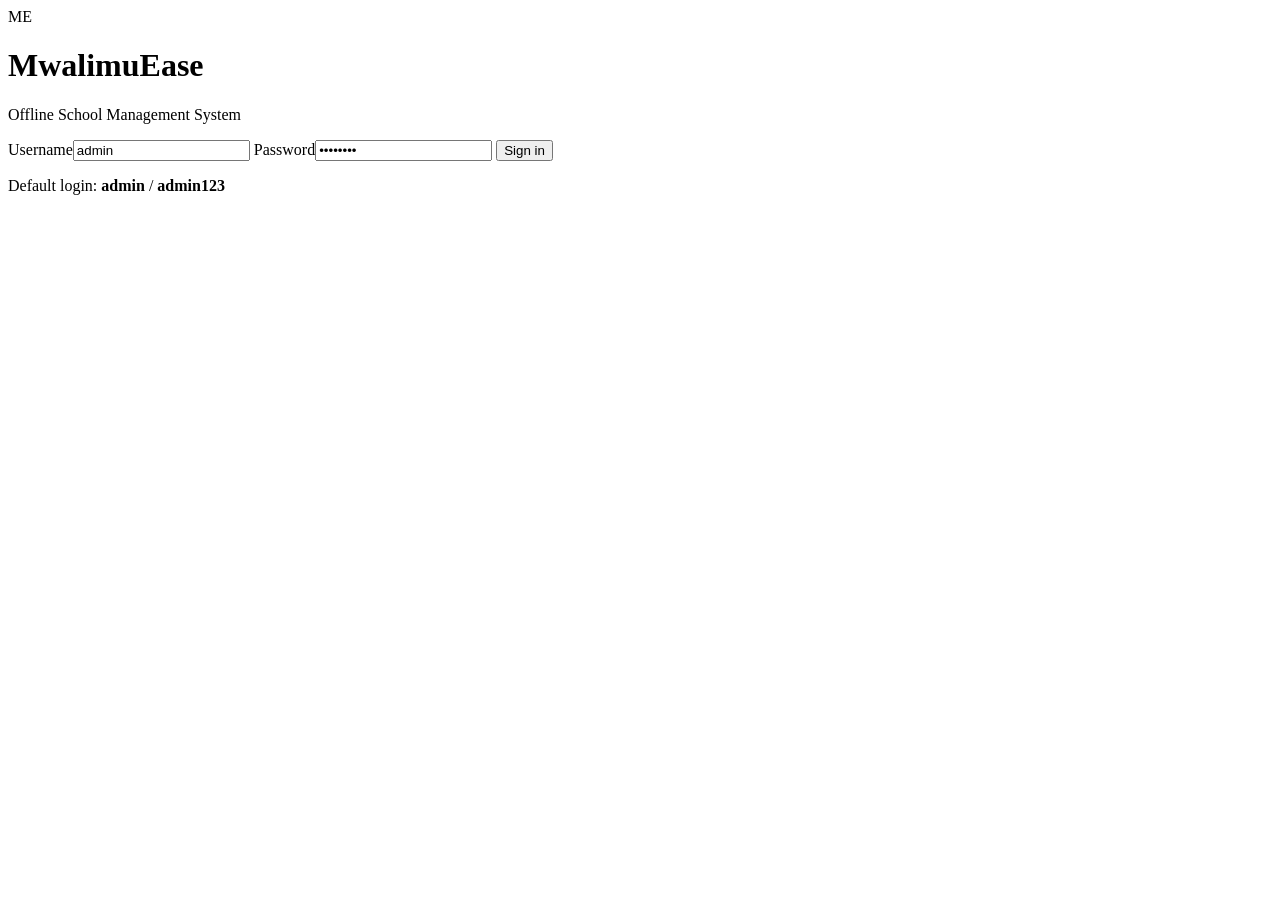
==== index.html @ 8928de28 "Add files via upload" ====
<!DOCTYPE html>
<html lang="en">
<head>
<meta charset="UTF-8">
<meta name="viewport" content="width=device-width,initial-scale=1">
<title>MwalimuEase Offline</title>
<link rel="stylesheet" href="css/style.css">
</head>
<body class="login-body">
<div class="login-card">
  <div class="logo">ME</div>
  <h1>MwalimuEase</h1>
  <p class="muted">Offline School Management System</p>
  <form id="loginForm">
    <label>Username</label><input id="username" value="admin" required>
    <label>Password</label><input id="password" type="password" value="admin123" required>
    <button class="btn primary" type="submit">Sign in</button>
  </form>
  <p class="hint">Default login: <b>admin</b> / <b>admin123</b></p>
</div>
<script src="js/database.js"></script>
<script src="js/app.js"></script>
<script>
document.getElementById('loginForm').addEventListener('submit', e=>{
  e.preventDefault();
  if(document.getElementById('username').value==='admin' && document.getElementById('password').value==='admin123'){
    localStorage.setItem('mw_logged_in','1'); location.href='dashboard.html';
  } else alert('Incorrect username or password.');
});
</script>
</body></html>
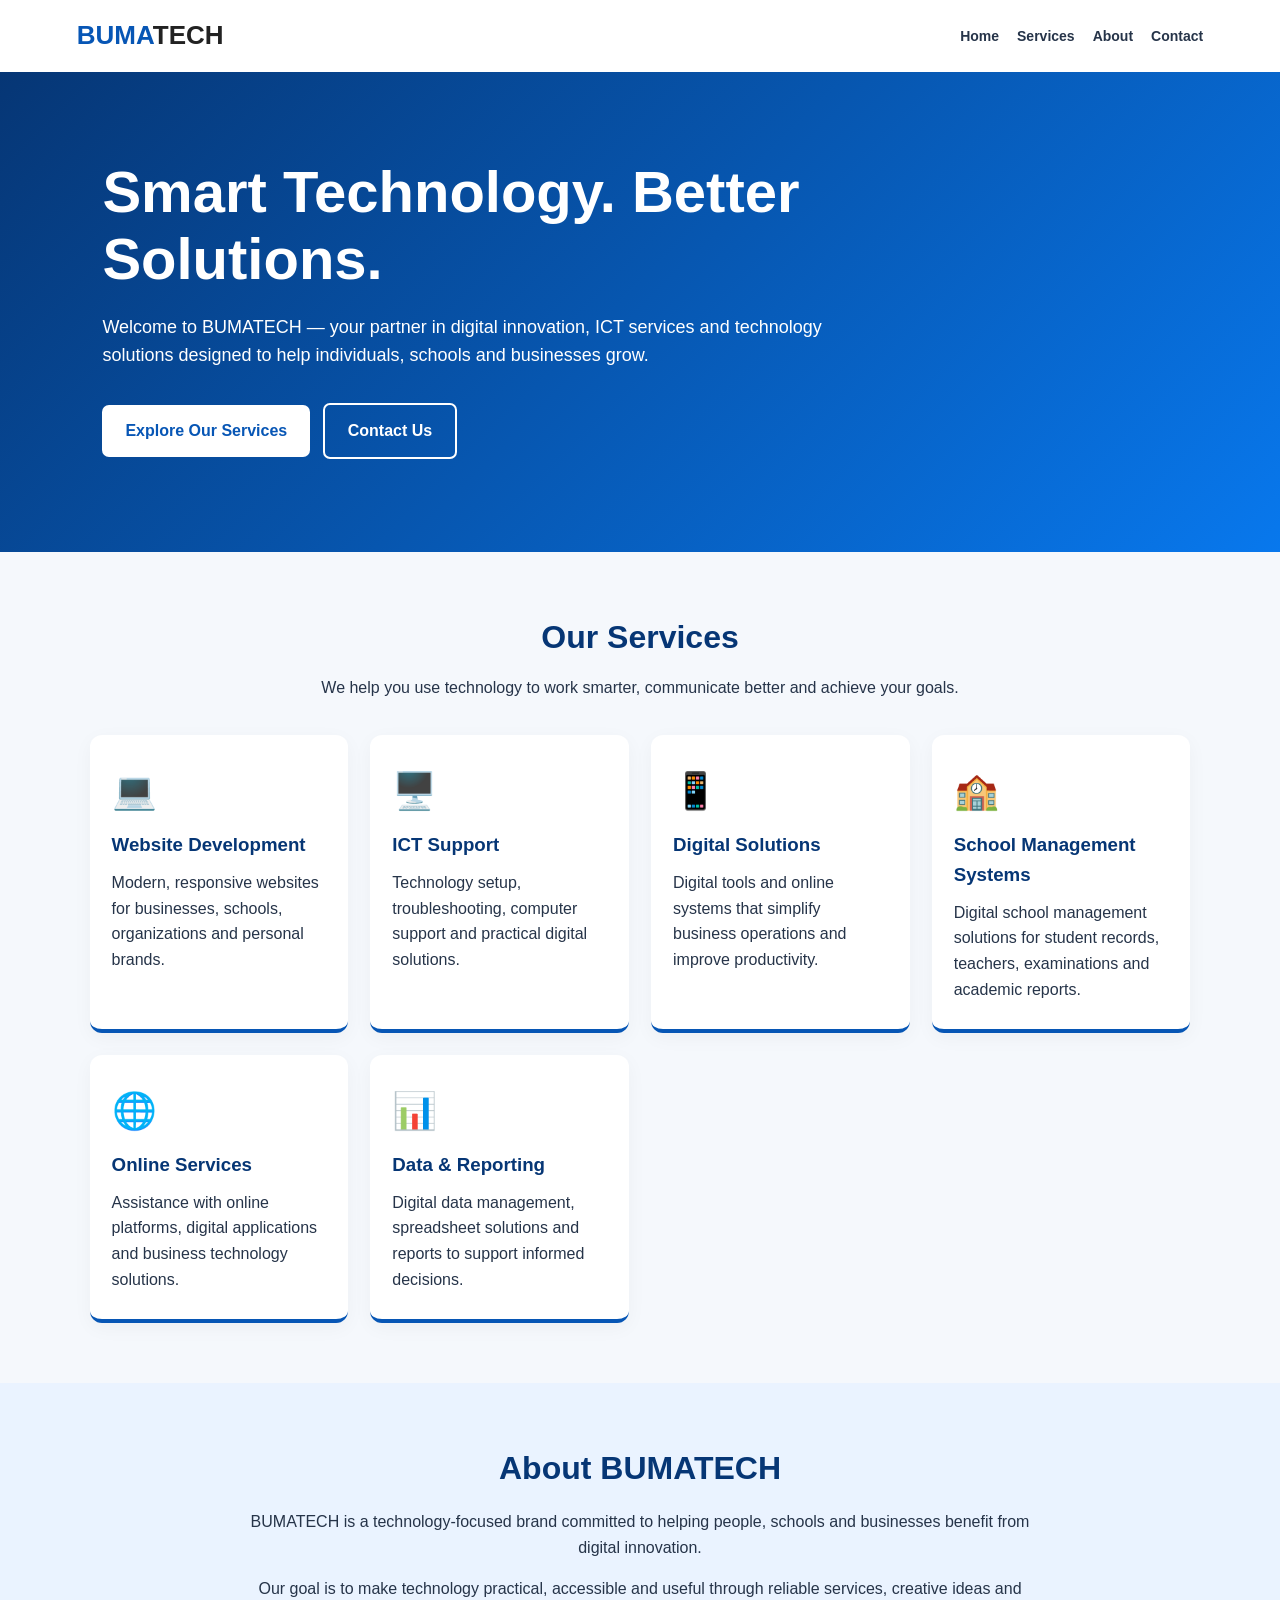
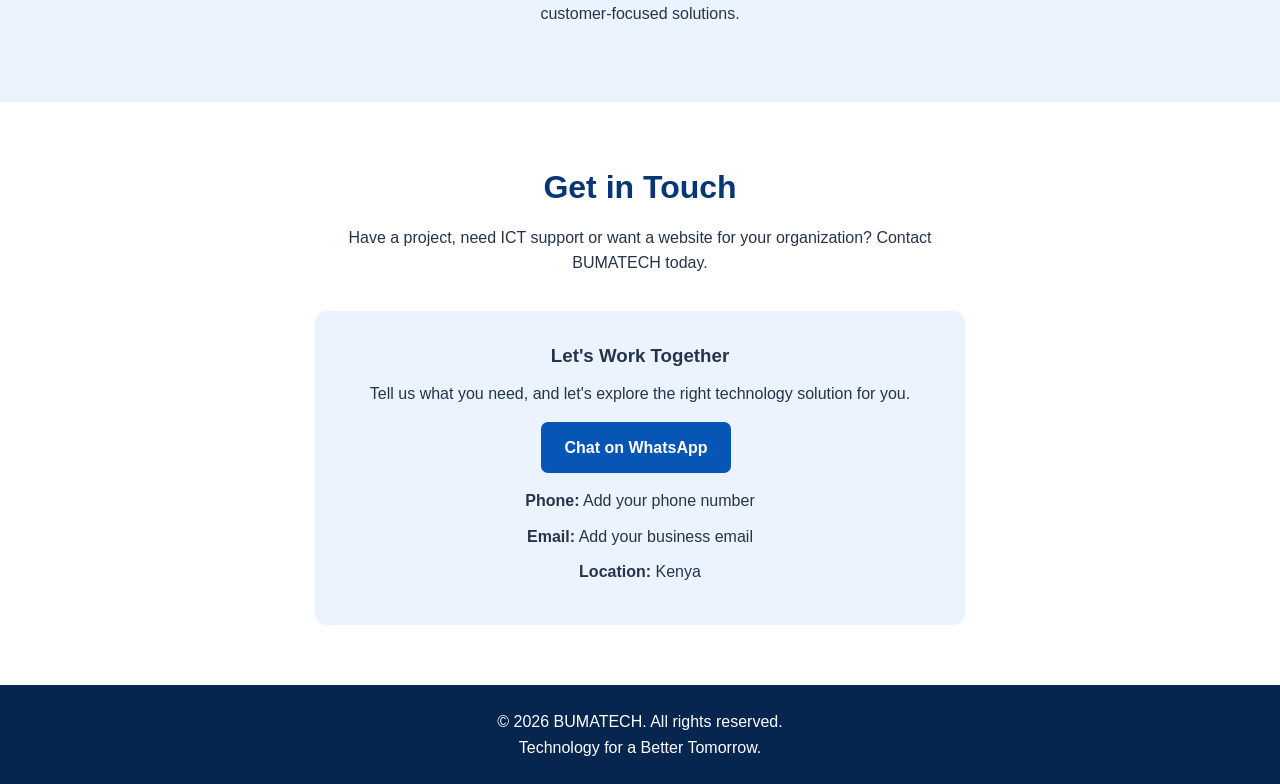
==== commit 03e7f655: "Create index.html" ====
--- a/index.html
+++ b/index.html
@@ -1,31 +1,394 @@
 <!DOCTYPE html>
 <html lang="en">
 <head>
-<meta charset="UTF-8">
-<meta name="viewport" content="width=device-width,initial-scale=1">
-<title>MwalimuEase Offline</title>
-<link rel="stylesheet" href="css/style.css">
+  <meta charset="UTF-8">
+  <meta name="viewport" content="width=device-width, initial-scale=1.0">
+
+  <title>BUMATECH | Technology Solutions</title>
+
+  <meta name="description" content="BUMATECH provides technology solutions, digital services, website development and ICT support.">
+
+  <meta name="theme-color" content="#0756b5">
+
+  <style>
+    * {
+      margin: 0;
+      padding: 0;
+      box-sizing: border-box;
+    }
+
+    :root {
+      --blue: #0756b5;
+      --dark-blue: #063675;
+      --light-blue: #eaf3ff;
+      --white: #ffffff;
+      --text: #263449;
+    }
+
+    body {
+      font-family: Arial, sans-serif;
+      background: #f5f8fc;
+      color: var(--text);
+      line-height: 1.6;
+    }
+
+    header {
+      background: var(--white);
+      padding: 15px 6%;
+      display: flex;
+      justify-content: space-between;
+      align-items: center;
+      flex-wrap: wrap;
+      gap: 12px;
+      box-shadow: 0 2px 10px #00000010;
+    }
+
+    .logo {
+      font-size: 26px;
+      font-weight: bold;
+      color: var(--blue);
+    }
+
+    .logo span {
+      color: #222;
+    }
+
+    nav {
+      display: flex;
+      gap: 18px;
+      flex-wrap: wrap;
+    }
+
+    nav a {
+      text-decoration: none;
+      color: #263449;
+      font-weight: bold;
+      font-size: 14px;
+    }
+
+    nav a:hover {
+      color: var(--blue);
+    }
+
+    .hero {
+      min-height: 480px;
+      padding: 80px 8%;
+      display: flex;
+      align-items: center;
+      background: linear-gradient(135deg, #063675, #0878ed);
+      color: white;
+    }
+
+    .hero-content {
+      max-width: 720px;
+    }
+
+    .hero h1 {
+      font-size: clamp(36px, 6vw, 58px);
+      line-height: 1.15;
+      margin-bottom: 20px;
+    }
+
+    .hero p {
+      font-size: 18px;
+      margin-bottom: 28px;
+    }
+
+    .button {
+      display: inline-block;
+      padding: 13px 23px;
+      border-radius: 7px;
+      text-decoration: none;
+      font-weight: bold;
+      margin: 5px 8px 5px 0;
+    }
+
+    .button-white {
+      background: white;
+      color: var(--blue);
+    }
+
+    .button-outline {
+      border: 2px solid white;
+      color: white;
+    }
+
+    section {
+      padding: 60px 7%;
+    }
+
+    .section-title {
+      text-align: center;
+      color: var(--dark-blue);
+      font-size: 32px;
+      margin-bottom: 12px;
+    }
+
+    .section-description {
+      text-align: center;
+      max-width: 650px;
+      margin: 0 auto 35px;
+    }
+
+    .services {
+      display: grid;
+      grid-template-columns: repeat(auto-fit, minmax(220px, 1fr));
+      gap: 22px;
+    }
+
+    .service-card {
+      background: white;
+      padding: 27px 22px;
+      border-radius: 12px;
+      box-shadow: 0 5px 20px #0000000a;
+      border-bottom: 4px solid var(--blue);
+    }
+
+    .service-icon {
+      font-size: 36px;
+      margin-bottom: 10px;
+    }
+
+    .service-card h3 {
+      color: var(--dark-blue);
+      margin-bottom: 10px;
+    }
+
+    .about {
+      background: var(--light-blue);
+      text-align: center;
+    }
+
+    .about p {
+      max-width: 800px;
+      margin: 15px auto;
+    }
+
+    .contact {
+      text-align: center;
+      background: white;
+    }
+
+    .contact-box {
+      max-width: 650px;
+      margin: auto;
+      padding: 30px;
+      background: var(--light-blue);
+      border-radius: 12px;
+    }
+
+    .contact-box p {
+      margin: 10px 0;
+    }
+
+    footer {
+      background: #06264f;
+      color: white;
+      text-align: center;
+      padding: 24px 12px;
+    }
+
+    footer a {
+      color: white;
+      text-decoration: none;
+    }
+
+    @media (max-width: 600px) {
+      header {
+        justify-content: center;
+        text-align: center;
+      }
+
+      nav {
+        justify-content: center;
+        gap: 12px;
+      }
+
+      .hero {
+        padding: 60px 6%;
+        min-height: 400px;
+      }
+
+      section {
+        padding: 45px 6%;
+      }
+
+      .section-title {
+        font-size: 27px;
+      }
+    }
+  </style>
 </head>
-<body class="login-body">
-<div class="login-card">
-  <div class="logo">ME</div>
-  <h1>MwalimuEase</h1>
-  <p class="muted">Offline School Management System</p>
-  <form id="loginForm">
-    <label>Username</label><input id="username" value="admin" required>
-    <label>Password</label><input id="password" type="password" value="admin123" required>
-    <button class="btn primary" type="submit">Sign in</button>
-  </form>
-  <p class="hint">Default login: <b>admin</b> / <b>admin123</b></p>
-</div>
-<script src="js/database.js"></script>
-<script src="js/app.js"></script>
-<script>
-document.getElementById('loginForm').addEventListener('submit', e=>{
-  e.preventDefault();
-  if(document.getElementById('username').value==='admin' && document.getElementById('password').value==='admin123'){
-    localStorage.setItem('mw_logged_in','1'); location.href='dashboard.html';
-  } else alert('Incorrect username or password.');
-});
-</script>
-</body></html>+
+<body>
+
+  <!-- HEADER -->
+  <header>
+    <div class="logo">BUMA<span>TECH</span></div>
+
+    <nav>
+      <a href="#home">Home</a>
+      <a href="#services">Services</a>
+      <a href="#about">About</a>
+      <a href="#contact">Contact</a>
+    </nav>
+  </header>
+
+  <!-- HERO SECTION -->
+  <main>
+    <section class="hero" id="home">
+      <div class="hero-content">
+        <h1>Smart Technology. Better Solutions.</h1>
+
+        <p>
+          Welcome to BUMATECH — your partner in digital innovation,
+          ICT services and technology solutions designed to help
+          individuals, schools and businesses grow.
+        </p>
+
+        <a href="#services" class="button button-white">
+          Explore Our Services
+        </a>
+
+        <a href="#contact" class="button button-outline">
+          Contact Us
+        </a>
+      </div>
+    </section>
+
+    <!-- SERVICES -->
+    <section id="services">
+      <h2 class="section-title">Our Services</h2>
+
+      <p class="section-description">
+        We help you use technology to work smarter, communicate better
+        and achieve your goals.
+      </p>
+
+      <div class="services">
+
+        <div class="service-card">
+          <div class="service-icon">💻</div>
+          <h3>Website Development</h3>
+          <p>
+            Modern, responsive websites for businesses, schools,
+            organizations and personal brands.
+          </p>
+        </div>
+
+        <div class="service-card">
+          <div class="service-icon">🖥️</div>
+          <h3>ICT Support</h3>
+          <p>
+            Technology setup, troubleshooting, computer support
+            and practical digital solutions.
+          </p>
+        </div>
+
+        <div class="service-card">
+          <div class="service-icon">📱</div>
+          <h3>Digital Solutions</h3>
+          <p>
+            Digital tools and online systems that simplify business
+            operations and improve productivity.
+          </p>
+        </div>
+
+        <div class="service-card">
+          <div class="service-icon">🏫</div>
+          <h3>School Management Systems</h3>
+          <p>
+            Digital school management solutions for student records,
+            teachers, examinations and academic reports.
+          </p>
+        </div>
+
+        <div class="service-card">
+          <div class="service-icon">🌐</div>
+          <h3>Online Services</h3>
+          <p>
+            Assistance with online platforms, digital applications
+            and business technology solutions.
+          </p>
+        </div>
+
+        <div class="service-card">
+          <div class="service-icon">📊</div>
+          <h3>Data & Reporting</h3>
+          <p>
+            Digital data management, spreadsheet solutions and
+            reports to support informed decisions.
+          </p>
+        </div>
+
+      </div>
+    </section>
+
+    <!-- ABOUT -->
+    <section class="about" id="about">
+      <h2 class="section-title">About BUMATECH</h2>
+
+      <p>
+        BUMATECH is a technology-focused brand committed to helping
+        people, schools and businesses benefit from digital innovation.
+      </p>
+
+      <p>
+        Our goal is to make technology practical, accessible and useful
+        through reliable services, creative ideas and customer-focused
+        solutions.
+      </p>
+    </section>
+
+    <!-- CONTACT -->
+    <section class="contact" id="contact">
+      <h2 class="section-title">Get in Touch</h2>
+
+      <p class="section-description">
+        Have a project, need ICT support or want a website for your
+        organization? Contact BUMATECH today.
+      </p>
+
+      <div class="contact-box">
+        <h3>Let's Work Together</h3>
+
+        <p>
+          Tell us what you need, and let's explore the right
+          technology solution for you.
+        </p>
+
+        <!-- Replace the example number with your WhatsApp number -->
+        <a
+          href="https://wa.me/254700000000"
+          class="button button-white"
+          style="background:#0756b5;color:white;"
+          target="_blank"
+          rel="noopener noreferrer"
+        >
+          Chat on WhatsApp
+        </a>
+
+        <p><strong>Phone:</strong> Add your phone number</p>
+        <p><strong>Email:</strong> Add your business email</p>
+        <p><strong>Location:</strong> Kenya</p>
+      </div>
+    </section>
+  </main>
+
+  <!-- FOOTER -->
+  <footer>
+    <p>
+      &copy; <span id="year"></span> BUMATECH.
+      All rights reserved.
+    </p>
+
+    <p>Technology for a Better Tomorrow.</p>
+  </footer>
+
+  <script>
+    document.getElementById("year").textContent =
+      new Date().getFullYear();
+  </script>
+
+</body>
+</html>
